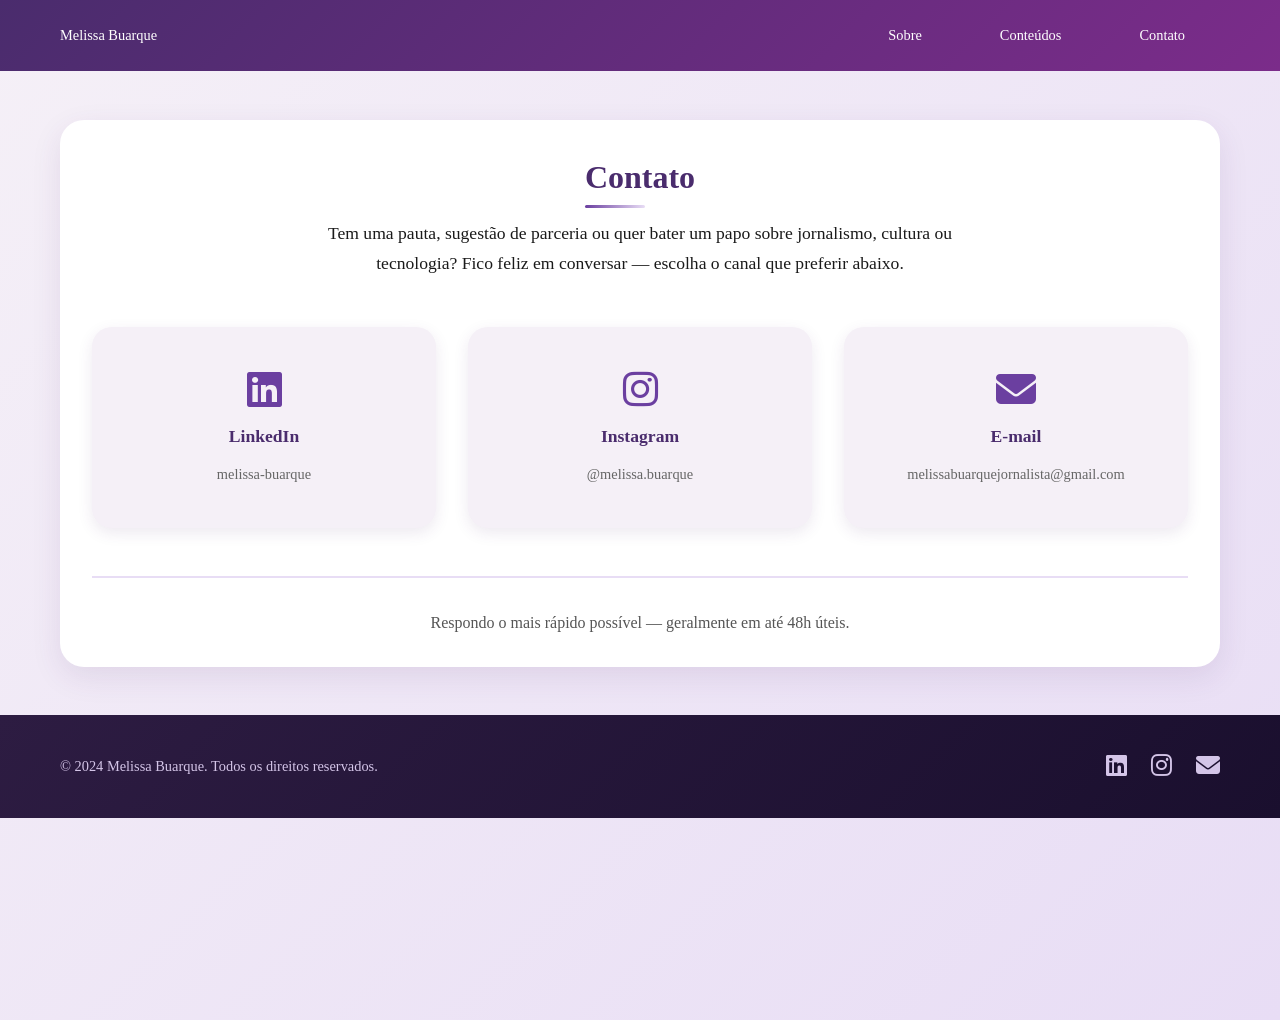
==== contato.html @ 51663b62 "feat: add contato.html" ====
<!DOCTYPE html>
<html lang="pt-br">

<head>
    <meta charset="UTF-8">
    <meta name="viewport" content="width=device-width, initial-scale=1.0">
    <title>Melissa Buarque - Contato</title>
    <link rel="stylesheet" href="css/style.css">
    <link rel="stylesheet" href="https://cdnjs.cloudflare.com/ajax/libs/font-awesome/6.5.1/css/all.min.css">
    <script src="js/backtop.js" defer></script>
</head>

<body>
    <!-- ========== HEADER (carregado via JS) ========== -->
    <div id="header-placeholder"></div>

    <main class="container">
        <section class="page">
            <div class="texto contato-intro">
                <h2>Contato</h2>
                <p>
                    Tem uma pauta, sugestão de parceria ou quer bater um papo sobre jornalismo,
                    cultura ou tecnologia? Fico feliz em conversar — escolha o canal que preferir
                    abaixo.
                </p>
            </div>

            <div class="contato-grid">

                <a href="https://linkedin.com/in/melissa-buarque-2772533a8" target="_blank" rel="noopener"
                    class="contato-card">
                    <i class="fab fa-linkedin"></i>
                    <span class="contato-label">LinkedIn</span>
                    <span class="contato-detail">melissa-buarque</span>
                </a>

                <a href="https://instagram.com/melissa.buarque" target="_blank" rel="noopener" class="contato-card">
                    <i class="fab fa-instagram"></i>
                    <span class="contato-label">Instagram</span>
                    <span class="contato-detail">@melissa.buarque</span>
                </a>

                <a href="mailto:melissabuarquejornalista@gmail.com" class="contato-card">
                    <i class="fas fa-envelope"></i>
                    <span class="contato-label">E-mail</span>
                    <span class="contato-detail">melissabuarquejornalista@gmail.com</span>
                </a>
            </div>

            <p class="contato-cta">
                Respondo o mais rápido possível — geralmente em até 48h úteis.
            </p>
        </section>
    </main>

    <div id="footer-placeholder"></div>

    <script>
        fetch('components/header.html')
            .then(response => response.text())
            .then(data => document.getElementById('header-placeholder').innerHTML = data);

        fetch('components/footer.html')
            .then(response => response.text())
            .then(data => document.getElementById('footer-placeholder').innerHTML = data);
    </script>
</body>

</html>
---- css/style.css ----
/* ============================================================ */
/* RESET E ESTILOS BASE                                         */
/* ============================================================ */
* {
    margin: 0;
    padding: 0;
    box-sizing: border-box;
}

html {
    scroll-behavior: smooth;
}

body {
    font-family: 'Poppins', 'Georgia', serif;
    line-height: 1.6;
    color: #1a1a1a;
    background: linear-gradient(135deg, #f5f0f7 0%, #e8ddf5 100%);
    min-height: 100vh;
}

.container {
    max-width: 1200px;
    margin: 0 auto;
    padding: 0 20px;
}

/* ============================================================ */
/* HEADER E NAVEGAÇÃO                                           */
/* ============================================================ */
header {
    position: fixed;
    z-index: 100;
    width: 100%;
    top: 0;
    background: linear-gradient(135deg, #4a2c6d 0%, #7b2c8a 50%, #4a2c6d 100%);
    background-size: 200% 200%;
    animation: gradientShift 5s ease infinite;
    color: white;
    padding: 1rem 0;
    text-align: center;
    margin-bottom: 2rem;
    overflow: hidden;
}

header a {
    font-size: 0.9rem;
    text-decoration: none;
    color: var(--muted);
}

.header-content {
    display: flex;
    flex-direction: row;
    align-items: center;
    justify-content: space-between;
    gap: 1rem;
}

.tagline {
    font-size: 1.2rem;
    opacity: 0.95;
    margin-bottom: 1rem;
    animation: fadeInUp 0.8s ease;
}

nav {
    display: flex;
    justify-content: center;
    flex-wrap: wrap;
    gap: 0.5rem;
}

nav a {
    color: white;
    text-decoration: none;
    margin: 0 15px;
    padding: 8px 20px;
    border-radius: 25px;
    transition: all 0.3s ease;
    position: relative;
    display: inline-block;
}

nav a:hover {
    background: rgba(255, 255, 255, 0.2);
    transform: translateY(-2px);
}

/* ============================================================ */
/* MENU HAMBÚRGUER (mobile)                                     */
/* ============================================================ */
.hamburger {
    display: none;
    flex-direction: column;
    gap: 5px;
    cursor: pointer;
    padding: 8px;
    z-index: 200;
}

.hamburger span {
    display: block;
    width: 28px;
    height: 3px;
    background: white;
    border-radius: 3px;
    transition: all 0.3s ease;
}

.menu-toggle {
    display: none;
}

/* Anima as barrinhas para virar um "X" quando aberto */
.menu-toggle:checked ~ .hamburger span:nth-child(1) {
    transform: translateY(8px) rotate(45deg);
}

.menu-toggle:checked ~ .hamburger span:nth-child(2) {
    opacity: 0;
}

.menu-toggle:checked ~ .hamburger span:nth-child(3) {
    transform: translateY(-8px) rotate(-45deg);
}

/* ============================================================ */
/* PÁGINA – ESTRUTURA PRINCIPAL                          */
/* ============================================================ */
.page {
    background: white;
    border-radius: 24px;
    padding: 2rem;
    margin: 2rem 0;
    box-shadow: 0 10px 30px rgba(74, 44, 109, 0.1);
    animation: fadeIn 1s ease;
    margin-top: 120px; /* Espaço para o header fixo */
}

/* ----- INTRODUÇÃO (foto + texto) ----- */
.sobre-grid {
    display: grid;
    grid-template-columns: 280px 1fr;
    gap: 2rem;
    align-items: start;
    margin-bottom: 3rem;
}

.imagem {
    text-align: center;
}

#foto-perfil {
    width: 100%;
    max-width: 400px;
    height: auto;
    border-radius: 16px;
    object-fit: cover;
    border: 2px solid #6b3fa0;
    box-shadow: 0 5px 15px rgba(74, 44, 109, 0.2);
    transition: box-shadow 0.3s ease;
}

#foto-perfil:hover {
    box-shadow: 0 8px 25px rgba(74, 44, 109, 0.3);
}

/* ----- HABILIDADES E INFORMAÇÕES ----- */
.info-grid {
    display: grid;
    grid-template-columns: 1fr 1fr;
    padding-left: 20px;
    margin-bottom: 2rem;
}

/* ----- EXPERIÊNCIAS ----- */
.exp-grid {
    display: grid;
    grid-template-rows: auto;
}

.exp-titulo {
    text-align: center;
}

.exp-bloco {
    display: grid;
    grid-template-columns: 380px 1fr;
    gap: 2rem;
    align-items: start;
    margin-bottom: 3rem;
}

.exp-bloco-reverse {
    display: grid;
    grid-template-columns: 1fr 380px;
    gap: 2rem;
    align-items: start;
    margin-bottom: 3rem;
}

/* ----- CONTEÚDOS ----- */
.conteudo-card {
    display: grid;
    grid-template-columns: 250px 1fr;
    gap: 2rem;
    margin-bottom: 3rem;
    animation: fadeInUp 1s ease forwards;
    box-shadow: 0 5px 20px rgba(74, 44, 109, 0.15);
}

article .data {
    font-size: 0.85rem;
    color: #8b6cb0;
    margin-bottom: 1rem;
    font-family: 'Courier New', monospace;
    display: inline-block;
    padding: 2px 8px;
    background: #f5f0f7;
    border-radius: 20px;
}

article #foto-conteudo {
    width: 100%;
    max-width: 400px;
    height: auto;
    border-radius: 16px;
    object-fit: cover;
    box-shadow: 0 5px 15px rgba(74, 44, 109, 0.2);
    transition: box-shadow 0.3s ease;
}

.categoria-tag {
    display: inline-block;
    font-size: 0.7rem;
    letter-spacing: 0.06rem;
    text-transform: uppercase;
    color: #6b3fa0;
    background: #f5f0f7;
    border-radius: 999px;
    padding: 0.28rem 0.75rem;
}

.card-link {
    display: inline-block;
    color: #6b3fa0;
    text-decoration: none;
    font-weight: bold;
    position: relative;
    padding-bottom: 2px;
}

.card-link::after {
    content: '';
    position: absolute;
    width: 0;
    height: 2px;
    bottom: 0;
    left: 0;
    background: #6b3fa0;
    transition: width 0.3s ease;
}

.card-link:hover::after {
    width: 100%;
}

.categoria-header a {
    color: #6b3fa0;
    font-weight: bold;
    text-decoration: none;
}


/* ----- ESTILOS COMUNS PARA TEXTOS DENTRO DE .exp-bloco----- */
.exp-titulo h2 {
    color: #4a2c6d;
    font-size: 2rem;
    margin-bottom: 1rem;
    position: relative;
    display: inline-block;
}

.exp-titulo h2::after {
    content: '';
    position: absolute;
    bottom: -5px;
    left: 0;
    width: 60px;
    height: 3px;
    background: linear-gradient(90deg, #6b3fa0, #e8ddf5);
    border-radius: 3px;
}

/* ----- ESTILOS COMUNS PARA TEXTOS DENTRO DE .categoria-header----- */
.categoria-header {
    display: flex;
    align-items: baseline;
    justify-content: space-between;
    gap: 1rem;
    margin-bottom: 0.5rem;
}

.categoria-header h2 {
    color: #4a2c6d;
    font-size: 2rem;
    margin-bottom: 1rem;
    position: relative;
    display: inline-block;
}

.categoria-header h2::after {
    content: '';
    position: absolute;
    bottom: -5px;
    left: 0;
    width: 1100px;
    height: 2px;
    background: #6b3fa0;
    border-radius: 3px;
}

/* ----- ESTILOS COMUNS PARA TEXTOS DENTRO DE .texto E #conteudo-texto ----- */
.texto h2,
#conteudo-texto h2 {
    color: #4a2c6d;
    font-size: 2rem;
    margin-bottom: 1rem;
    position: relative;
    display: inline-block;
}

.texto h2::after {
    content: '';
    position: absolute;
    bottom: -5px;
    left: 0;
    width: 60px;
    height: 3px;
    background: linear-gradient(90deg, #6b3fa0, #e8ddf5);
    border-radius: 3px;
}

.texto p,
#conteudo-texto p {
    margin-bottom: 1rem;
    font-size: 1.1rem;
    line-height: 1.7;
}

.texto h3,
#conteudo-texto h3 {
    color: #4a2c6d;
    margin: 1.5rem 0 0.5rem;
    font-size: 1.2rem;
    display: inline-block;
}

.texto ul,
#conteudo-texto ul {
    margin: 0.5rem 0 1rem 1.5rem;
}

.texto li,
#conteudo-texto li {
    margin: 0.5rem 0;
    color: #555;
    padding-left: 1.5rem;
    position: relative;
}

/* Página da matéria individual */
.materia-container {
    max-width: 800px;
    animation: fadeIn 0.6s ease;
}

article {
    background: white;
    padding: 2rem;
    border-radius: 20px;
    box-shadow: 0 10px 30px rgba(74, 44, 109, 0.1);
    margin: 2rem 0;
}

article h1 {
    font-size: 2rem;
    margin-bottom: 0.5rem;
    color: #4a2c6d;
}

article #conteudo-data {
    display: block;
    color: #8b6cb0;
    margin-bottom: 2rem;
    border-bottom: 2px solid #e8ddf5;
    padding-bottom: 0.5rem;
}

article img {
    max-width: 100%;
    height: auto;
    margin: 1rem 0;
    border-radius: 12px;
    transition: transform 0.3s ease;
}

/* ============================================================ */
/* CONTATO (ícones)                                            */
/* ============================================================ */
#contato {
    background: white;
    border-radius: 20px;
    padding: 2rem;
    margin: 2rem 0;
    box-shadow: 0 5px 20px rgba(74, 44, 109, 0.1);
}

#contato h2 {
    color: #4a2c6d;
    margin-bottom: 1rem;
}

#contato p {
    margin: 0.8rem 0;
}

#contato a {
    color: #6b3fa0;
    text-decoration: none;
    transition: all 0.3s ease;
    display: inline-block;
}

#contato a:hover {
    color: #4a2c6d;
    transform: translateX(5px);
}

.social-links {
    display: flex;
    gap: 1.5rem;
    justify-content: center;
    margin-top: 1rem;
}

.social-links a {
    color: #6b3fa0;
    font-size: 2rem;
    transition: all 0.3s ease;
    display: inline-block;
}

.social-links a:hover {
    color: #4a2c6d;
    transform: translateY(-3px);
}

/* ============================================================ */
/* FOOTER                                                       */
/* ============================================================ */
footer {
    background: linear-gradient(135deg, #2d1c42, #1a0f2e);
    color: #d4c5e8;
    padding: 2rem 0;
    margin-top: 3rem;
}

.footer-container {
    display: flex;
    justify-content: space-between;
    align-items: center;
    flex-wrap: wrap;
    gap: 1rem;
}

.copyright {
    font-size: 0.9rem;
}

.footer-social {
    display: flex;
    gap: 1.5rem;
}

.footer-social a {
    color: #d4c5e8;
    font-size: 1.5rem;
    transition: all 0.3s ease;
}

.footer-social a:hover {
    color: #6b3fa0;
    transform: translateY(-3px);
}

/* ============================================================ */
        /* PÁGINA DE CONTATO — usa as mesmas cores/sombras do style.css */
        /* ============================================================ */
        .contato-intro {
            text-align: center;
            max-width: 700px;
            margin: 0 auto 3rem;
        }

        .contato-grid {
            display: grid;
            grid-template-columns: repeat(3, 1fr);
            gap: 2rem;
        }

        .contato-card {
            background: #f5f0f7;
            border: 2px solid transparent;
            border-radius: 20px;
            padding: 2.5rem 1.5rem;
            text-align: center;
            text-decoration: none;
            color: #4a2c6d;
            box-shadow: 0 5px 15px rgba(74, 44, 109, 0.1);
            transition: all 0.3s ease;
            display: flex;
            flex-direction: column;
            align-items: center;
            gap: 0.8rem;
        }

        .contato-card:hover {
            transform: translateY(-8px);
            box-shadow: 0 10px 25px rgba(74, 44, 109, 0.25);
            background: white;
            border-color: #6b3fa0;
        }

        .contato-card i {
            font-size: 2.5rem;
            color: #6b3fa0;
        }

        .contato-label {
            font-weight: 600;
            font-size: 1.1rem;
        }

        .contato-detail {
            font-size: 0.9rem;
            color: #666;
            word-break: break-word;
        }

        .contato-cta {
            text-align: center;
            margin-top: 3rem;
            padding-top: 2rem;
            border-top: 2px solid #e8ddf5;
            color: #555;
        }

        @media (max-width: 767px) {
            .contato-grid {
                grid-template-columns: 1fr;
            }
        }

/* ============================================================ */
/* ANIMAÇÕES                                                    */
/* ============================================================ */
@keyframes gradientShift {
    0% {
        background-position: 0% 50%;
    }

    50% {
        background-position: 100% 50%;
    }

    100% {
        background-position: 0% 50%;
    }
}

@keyframes fadeInDown {
    from {
        opacity: 0;
        transform: translateY(-20px);
    }

    to {
        opacity: 1;
        transform: translateY(0);
    }
}

@keyframes fadeInUp {
    from {
        opacity: 0;
        transform: translateY(20px);
    }

    to {
        opacity: 1;
        transform: translateY(0);
    }
}

@keyframes fadeIn {
    from {
        opacity: 0;
    }

    to {
        opacity: 1;
    }
}

/* Botão flutuante "Voltar ao topo" */
.back-to-top {
    position: fixed;
    bottom: 30px;
    left: 30px;
    background: #6b3fa0;
    color: white;
    width: 50px;
    height: 50px;
    border-radius: 50%;
    display: flex;
    align-items: center;
    justify-content: center;
    text-decoration: none;
    opacity: 0;
    visibility: hidden;
    transition: all 0.3s ease;
    box-shadow: 0 5px 15px rgba(74, 44, 109, 0.3);
    z-index: 1000;
}

.back-to-top.show {
    opacity: 1;
    visibility: visible;
}

.back-to-top:hover {
    background: #4a2c6d;
    transform: translateY(-3px);
}

/* ============================================================ */
/* RESPONSIVIDADE                                               */
/* ============================================================ */

/* TABLET */
@media (max-width: 1023px) {
    header h1 {
        font-size: 2.5rem;
    }

    .sobre-grid {
        grid-template-columns: 220px 1fr;
    }

    .exp-bloco {
        grid-template-columns: 280px 1fr;
    }

    .exp-bloco-reverse {
        grid-template-columns: 1fr 280px;
    }

    .conteudo-card {
        grid-template-columns: 200px 1fr;
    }
}

/* MOBILE */
@media (max-width: 767px) {
        header {
        padding: 0.8rem 0;
    }

    header h1 {
        font-size: 1.5rem;
    }

    .tagline {
        font-size: 0.9rem;
        margin-bottom: 0;
    }

    .header-content {
        position: relative;
        flex-wrap: wrap;
    }

    .hamburger {
        display: flex;
    }

    .categoria-header h2::after {
        width: 100%;   /* ou um valor fixo menor, tipo 250px */
    }

    nav {
        flex-direction: column;
        align-items: center;
        max-height: 0;
        overflow: hidden;
        width: 100%;
        transition: max-height 0.3s ease;
    }

    .menu-toggle:checked ~ nav {
        max-height: 300px;
        margin-top: 1rem;
    }

    nav a {
        margin: 0;
        padding: 10px 20px;
        width: 100%;
        text-align: center;
    }
    .page {
        padding: 1.2rem;
    }

    .sobre-grid {
        grid-template-columns: 1fr;
    }

    .info-grid {
        grid-template-columns: 1fr;
        padding-left: 0;
    }

    .exp-bloco {
        grid-template-columns: 1fr;
    }

    .exp-bloco-reverse {
        grid-template-columns: 1fr;
    }

    .conteudo-card {
        grid-template-columns: 1fr;
    }

    .categoria-header {
        flex-direction: column;
        align-items: flex-start;
    }

    .categoria-header h2,
    .exp-titulo h2,
    .texto h2,
    #conteudo-texto h2 {
        font-size: 1.6rem;
    }

    .texto p,
    #conteudo-texto p {
        font-size: 1rem;
    }

    .materia-container {
        width: 100%;
    }

    article {
        padding: 1.2rem;
    }

    article h1 {
        font-size: 1.6rem;
    }

    #contato {
        padding: 1.2rem;
    }

    .footer-container {
        flex-direction: column;
        text-align: center;
    }

    .back-to-top {
        width: 44px;
        height: 44px;
        left: 15px;
        bottom: 15px;
    }
}
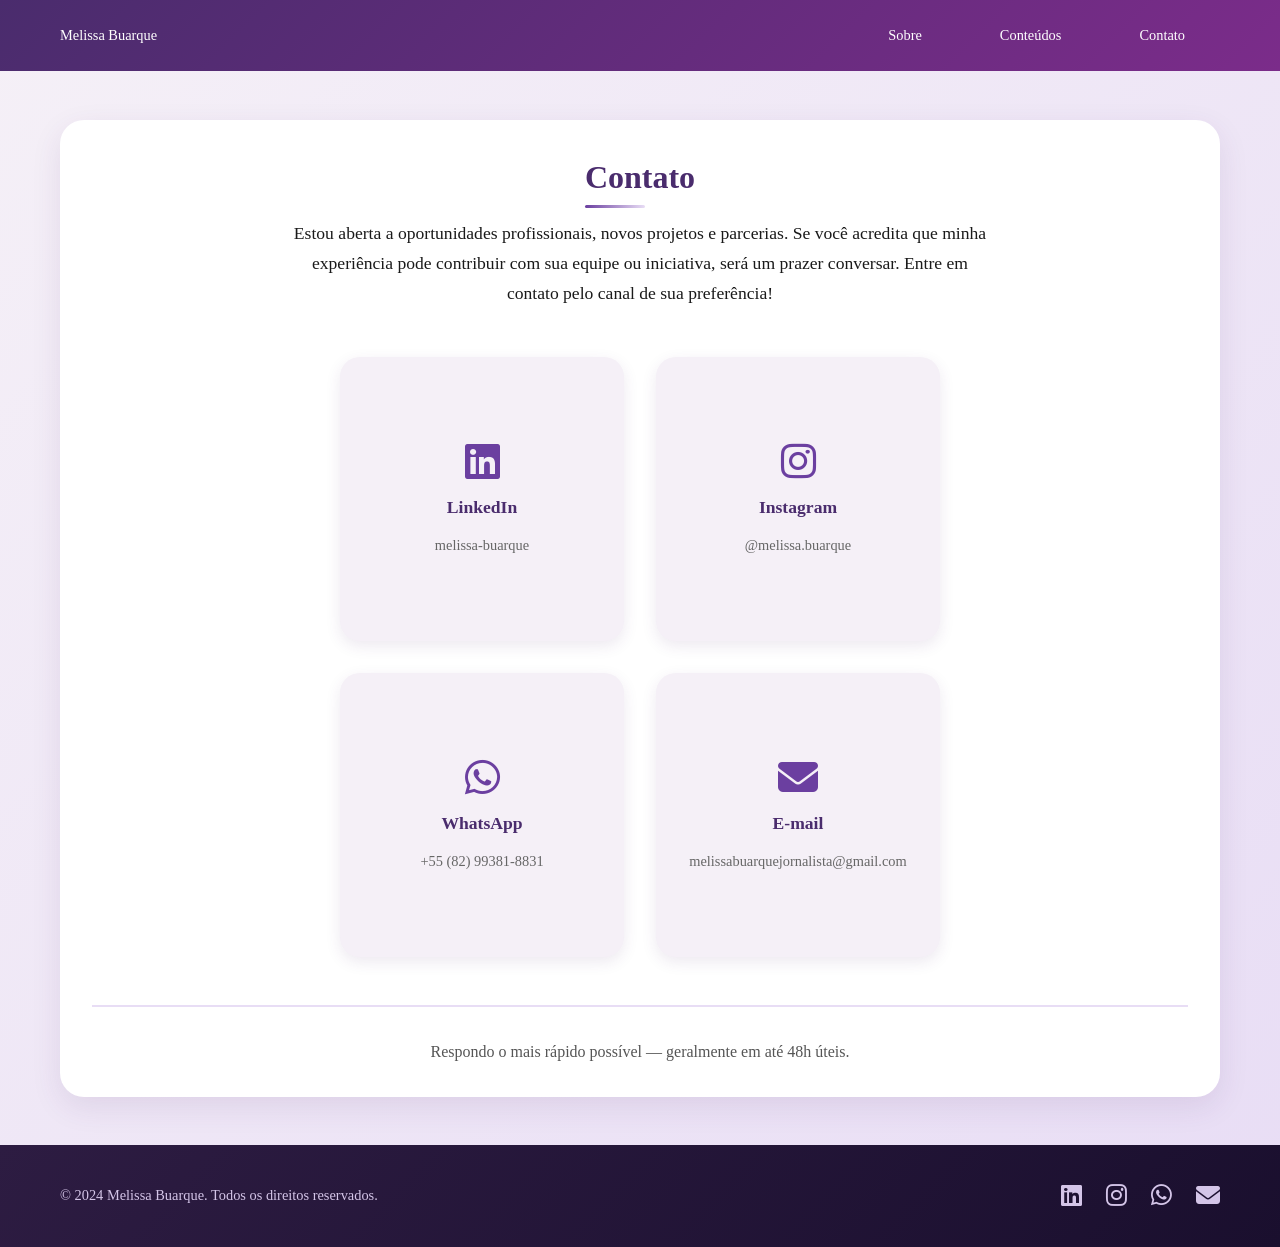
==== commit ce986aba: "content: updates portfolio infos" ====
--- a/contato.html
+++ b/contato.html
@@ -19,9 +19,9 @@
             <div class="texto contato-intro">
                 <h2>Contato</h2>
                 <p>
-                    Tem uma pauta, sugestão de parceria ou quer bater um papo sobre jornalismo,
-                    cultura ou tecnologia? Fico feliz em conversar — escolha o canal que preferir
-                    abaixo.
+                    Estou aberta a oportunidades profissionais, novos projetos e parcerias. Se você acredita que minha
+                    experiência pode contribuir com sua equipe ou iniciativa, será um prazer conversar. Entre em contato
+                    pelo canal de sua preferência!
                 </p>
             </div>
 
@@ -38,6 +38,12 @@
                     <i class="fab fa-instagram"></i>
                     <span class="contato-label">Instagram</span>
                     <span class="contato-detail">@melissa.buarque</span>
+                </a>
+
+                <a href="https://wa.me/5582993818831" target="_blank" rel="noopener" class="contato-card">
+                    <i class="fab fa-whatsapp"></i>
+                    <span class="contato-label">WhatsApp</span>
+                    <span class="contato-detail">+55 (82) 99381-8831</span>
                 </a>
 
                 <a href="mailto:melissabuarquejornalista@gmail.com" class="contato-card">
--- a/css/style.css
+++ b/css/style.css
@@ -162,6 +162,17 @@
     transition: box-shadow 0.3s ease;
 }
 
+#foto-perfil-7 {
+    width: 100%;
+    max-width: 400px;
+    height: 390px;
+    border-radius: 16px;
+    object-fit: cover;
+    border: 2px solid #6b3fa0;
+    box-shadow: 0 5px 15px rgba(74, 44, 109, 0.2);
+    transition: box-shadow 0.3s ease;
+}
+
 #foto-perfil:hover {
     box-shadow: 0 8px 25px rgba(74, 44, 109, 0.3);
 }
@@ -506,11 +517,15 @@
 
         .contato-grid {
             display: grid;
-            grid-template-columns: repeat(3, 1fr);
+            grid-template-columns: repeat(2, minmax(0, 1fr));
             gap: 2rem;
+            max-width: 600px;
+            margin: 0 auto;
         }
 
         .contato-card {
+            box-sizing: border-box;
+            aspect-ratio: 1;
             background: #f5f0f7;
             border: 2px solid transparent;
             border-radius: 20px;
@@ -523,6 +538,7 @@
             display: flex;
             flex-direction: column;
             align-items: center;
+            justify-content: center;
             gap: 0.8rem;
         }
 
@@ -559,7 +575,11 @@
 
         @media (max-width: 767px) {
             .contato-grid {
-                grid-template-columns: 1fr;
+                gap: 1rem;
+            }
+
+            .contato-card {
+                padding: 1rem;
             }
         }
 
